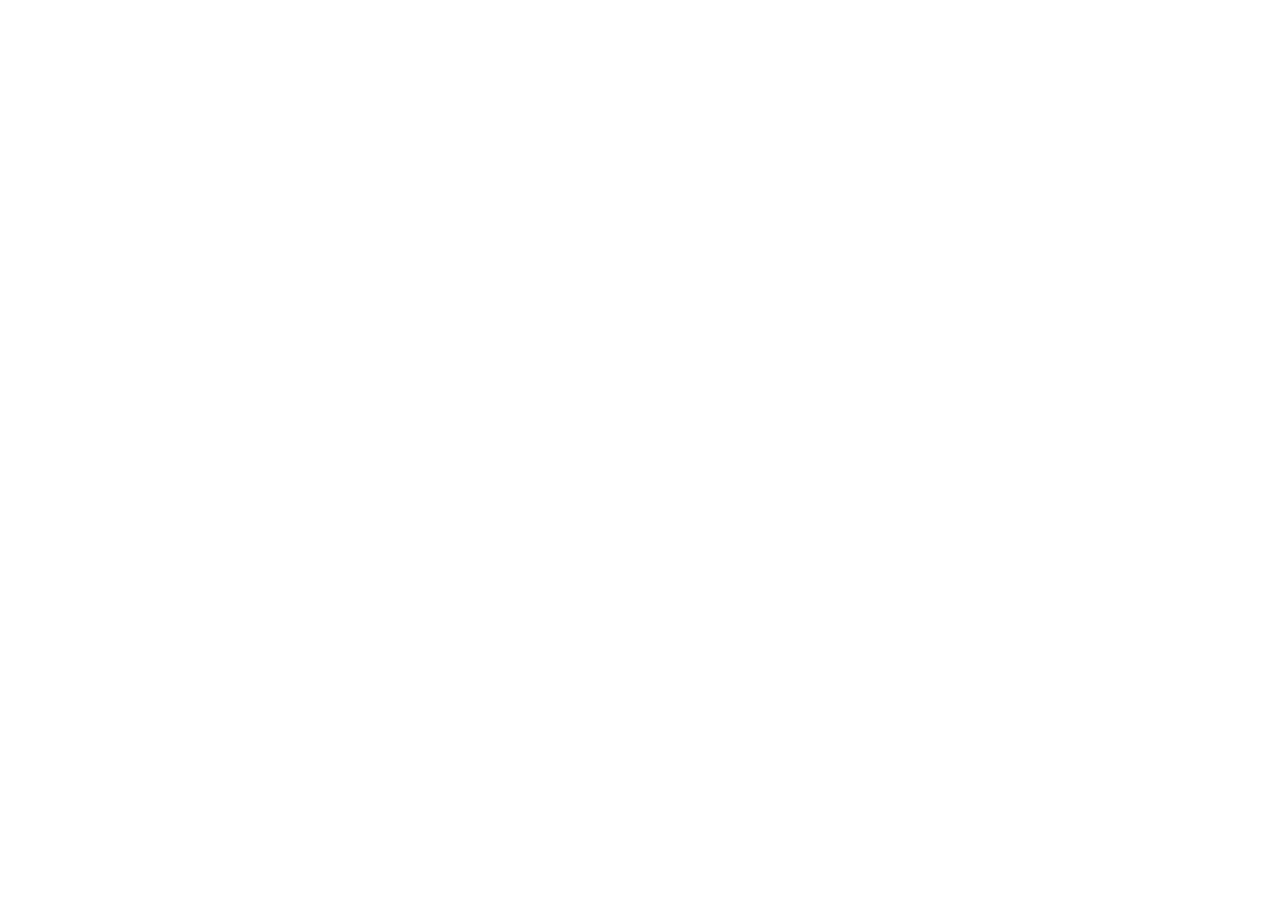
==== index.html @ 5f64b604 "Add initial project files and assets for temperature converter - Created HTML structure for the temp" ====
<!DOCTYPE html>
<html lang="pt-BR">
<head>
    <meta charset="UTF-8">
    <meta name="viewport" content="width=device-width, initial-scale=1.0">
    <title>Conversos de Temperatura</title>
</head>
<body>
    
</body>
</html>
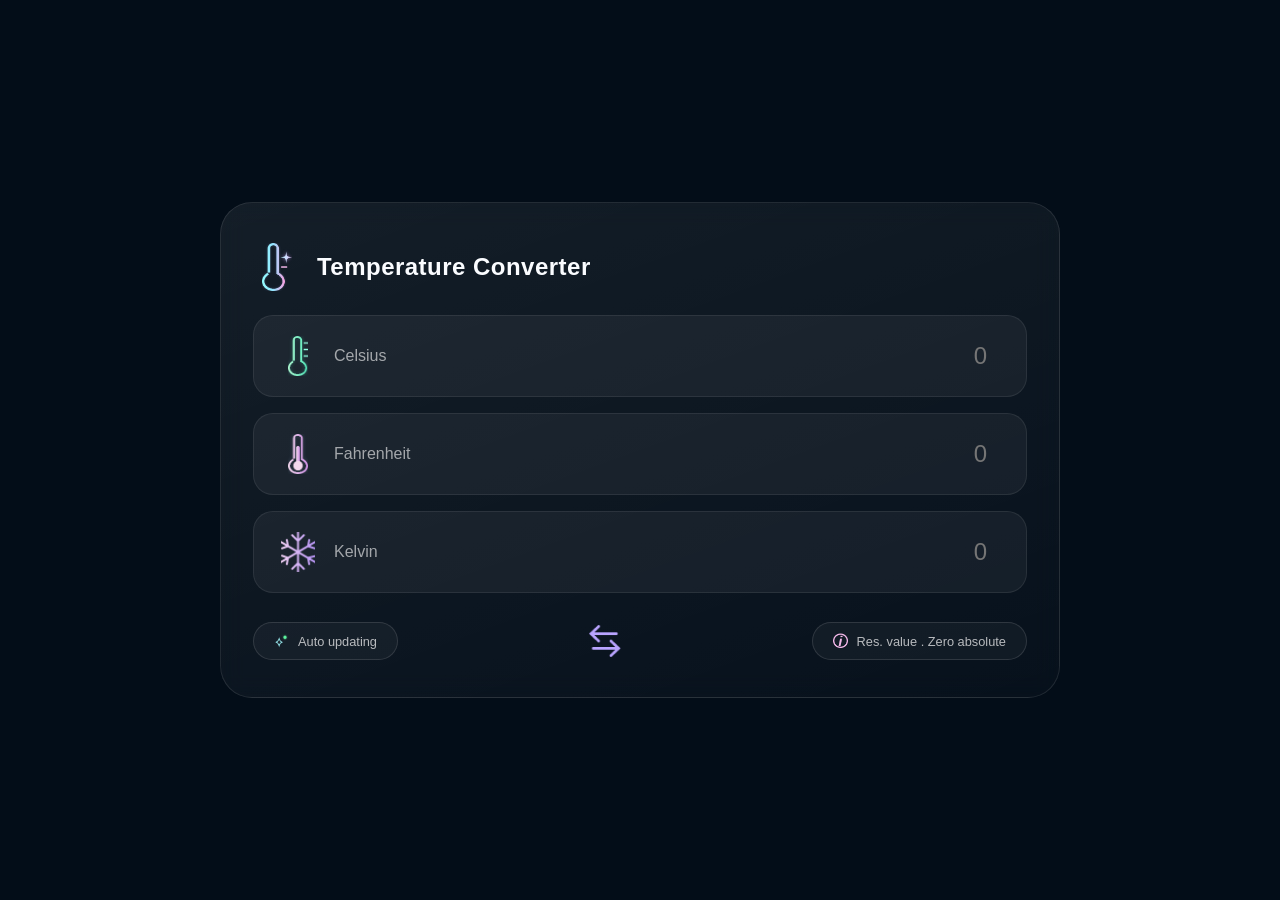
==== commit 4b5c164e: "Add initial HTML structure and styling for Temperature Converter" ====
--- a/index.html
+++ b/index.html
@@ -3,9 +3,55 @@
 <head>
     <meta charset="UTF-8">
     <meta name="viewport" content="width=device-width, initial-scale=1.0">
-    <title>Conversos de Temperatura</title>
+    <link rel="stylesheet" href="./Assets/style.css">
+    <title>Temperature Converter</title>
 </head>
 <body>
-    
+    <div class="container">
+        <header class="card-header">
+            <img src="./Assets/icons/Groupicon-header.png" alt="Ícone de termômetro">
+            <h1>Temperature Converter</h1>
+        </header>
+        <main class="fields">
+
+            <div class="field">
+                <img src="./Assets/icons/icon-celsiusicon-celsius.png" alt="Celsius">
+                <label for="celsius">Celsius</label>
+                <input type="number" id="celsius" placeholder="0">
+            </div>
+
+            <div class="field">
+                <img src="./Assets/icons/icon-fahrenheiticon-fahrenheit.png" alt="Fahrenheit">
+                <label for="fahrenheit">Fahrenheit</label>
+                <input type="number" id="fahrenheit" placeholder="0">
+            </div>
+
+            <div class="field">
+                <img src="./Assets/icons/Groupicon-kelvin.png" alt="Kelvin">
+                <label for="kelvin">Kelvin</label>
+                <input type="number" id="kelvin" placeholder="0">
+            </div>
+        </main>
+
+        <footer class="card-footer">
+
+            <div class="pill pill-auto">
+                <img src="./Assets/icons/icon-auto-updating.png" alt="auto update">
+                <span>Auto updating</span>
+            </div>
+
+            <button class="btn-sinc" type="button" aria-label="sincronizar">
+                <img src="./Assets/icons/Sincronização.png" alt="">
+            </button>
+
+            <div class="pill pill-info">
+                <img src="./Assets/icons/icon-information.png" alt="Informação">
+                <span>Res. value . Zero absolute</span>
+            </div>
+            
+        </footer>
+    </div>
+
+    <script src="./script.js"></script>
 </body>
 </html>
--- a/Assets/style.css
+++ b/Assets/style.css
@@ -0,0 +1,137 @@
+/* 
+    Reset básico - remove margens e padding padrões do navegador
+*/
+*, *::before, *::after {
+    margin: 0;
+    padding: 0;
+    box-sizing: border-box;
+}
+
+body {
+    min-height: 100vh;
+    background-color: #030d18;
+    display: flex;
+    justify-content: center;
+    align-items: center;
+    font-family: sans-serif;
+    color: #fafcff;
+}
+
+.container {
+    width: 90%;
+    max-width: 840px;
+    padding: 40px 32px 32px;
+    border-radius: 32px;
+    background: linear-gradient(
+        160deg,
+        rgba(255, 255, 255, 0.07) 0%,
+        rgba(255, 255, 255, 0.02) 100%
+    );
+    border: 1px solid rgba(255, 255, 255, 0.1);
+    backdrop-filter: blur(12px);
+    display: flex;
+    flex-direction: column;
+    gap: 24px;
+}
+
+.card-header {
+    display: flex;
+    align-items: center;
+    gap: 16px;
+}
+
+.card-header img {
+    width: 48px;
+    height: 48px;
+    object-fit: contain;
+}
+
+.card-header h1 {
+    font-size: 1.5rem;
+    font-weight: 600;
+    letter-spacing: 0.02em;
+}
+
+/* Área dos campos */
+.fields {
+    display: flex;
+    flex-direction: column;
+    gap: 16px;
+}
+
+/* Cada campo individual */
+.field {
+    display: flex;
+    align-items: center;
+    gap: 16px;
+    padding: 20px 24px;
+    border-radius: 20px;
+    background: rgba(255, 255, 255, 0.05);
+    border: 1px solid rgba(255, 255, 255, 0.08);
+}
+
+.field img {
+    width: 40px;
+    height: 40px;
+    object-fit: contain;
+    flex-shrink: 0;
+}
+
+.field label {
+    font-size: 1rem;
+    color: rgba(255, 255, 255, 0.6);
+    min-width: 100px;
+}
+
+.field input {
+    flex: 1;
+    background: none;
+    border: none;
+    outline: none;
+    color: #fafcff;
+    font-size: 1.5rem;
+    font-weight: 500;
+    text-align: right;
+}
+
+/* Rodapé */
+.card-footer {
+    display: flex;
+    align-items: center;
+    justify-content: space-between;
+    gap: 12px;
+}
+
+/* Pills (auto update e info) */
+.pill {
+    display: flex;
+    align-items: center;
+    gap: 8px;
+    padding: 10px 20px;
+    border-radius: 999px;
+    border: 1px solid rgba(255, 255, 255, 0.12);
+    background: rgba(255, 255, 255, 0.04);
+    font-size: 0.8rem;
+    color: rgba(255, 255, 255, 0.7);
+}
+
+.pill img {
+    width: 16px;
+    height: 16px;
+    object-fit: contain;
+}
+
+/* Botão de sinc */
+.btn-sinc {
+    background: none;
+    border: none;
+    cursor: pointer;
+    padding: 8px;
+    border-radius: 50%;
+}
+
+.btn-sinc img {
+    width: 32px;
+    height: 32px;
+    display: block;
+}
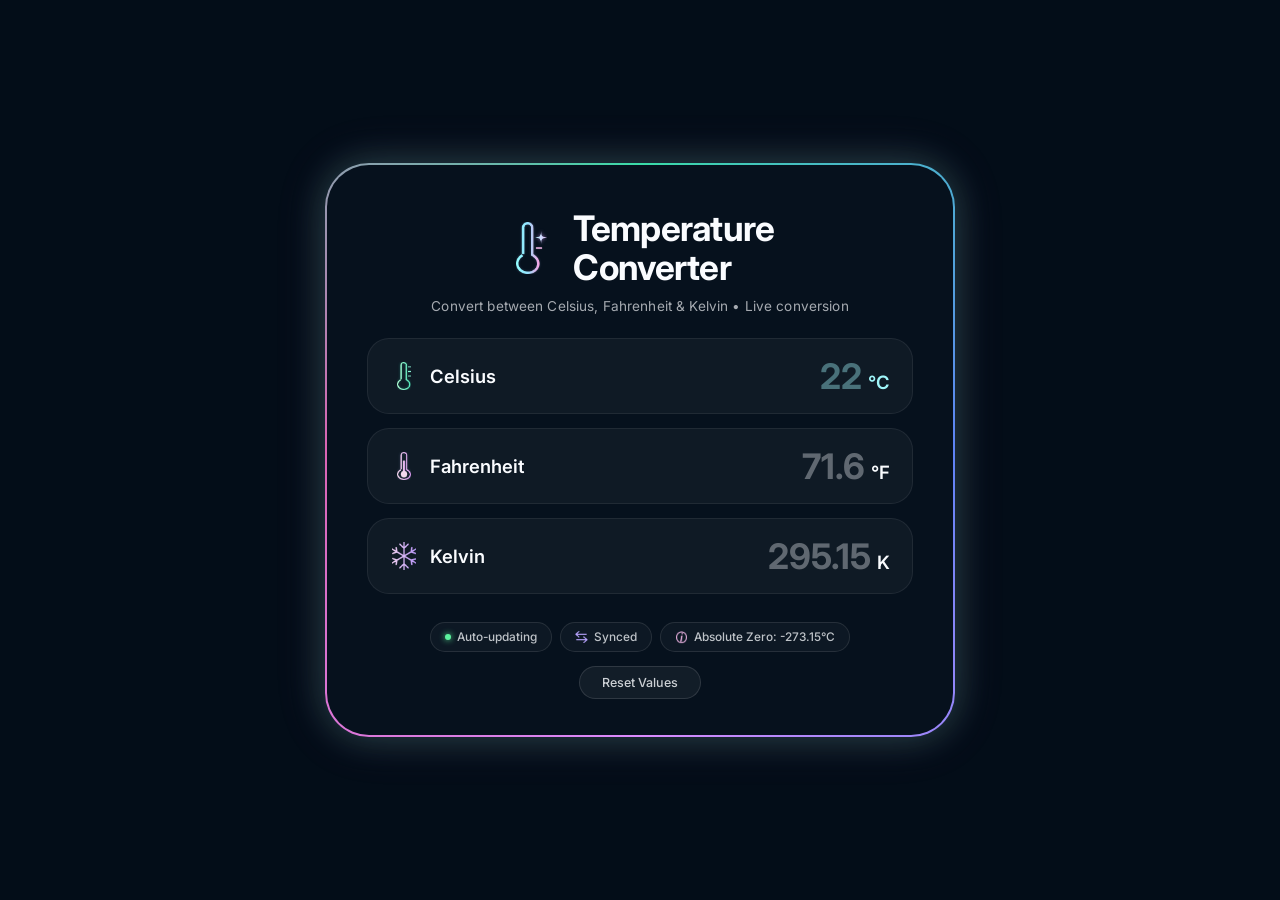
==== commit a57ab367: "Refactor Temperature Converter UI and functionality - Removed deprecated preview.html file. - Enhanc" ====
--- a/index.html
+++ b/index.html
@@ -7,49 +7,85 @@
     <title>Temperature Converter</title>
 </head>
 <body>
-    <div class="container">
-        <header class="card-header">
-            <img src="./Assets/icons/Groupicon-header.png" alt="Ícone de termômetro">
-            <h1>Temperature Converter</h1>
-        </header>
-        <main class="fields">
 
-            <div class="field">
-                <img src="./Assets/icons/icon-celsiusicon-celsius.png" alt="Celsius">
-                <label for="celsius">Celsius</label>
-                <input type="number" id="celsius" placeholder="0">
-            </div>
+    <!-- Container com Borda Giratória de Aurora -->
+    <div class="card-glow-wrapper">
+        <div class="container">
+            
+            <!-- Cabeçalho -->
+            <header class="card-header">
+                <div class="header-title-group">
+                    <img src="./Assets/icons/Groupicon-header.png" alt="Termômetro" class="header-icon">
+                    <h1>Temperature<br>Converter</h1>
+                </div>
+                <p class="subtitle">Convert between Celsius, Fahrenheit & Kelvin &bull; Live conversion</p>
+            </header>
 
-            <div class="field">
-                <img src="./Assets/icons/icon-fahrenheiticon-fahrenheit.png" alt="Fahrenheit">
-                <label for="fahrenheit">Fahrenheit</label>
-                <input type="number" id="fahrenheit" placeholder="0">
-            </div>
+            <!-- Campos de Conversão -->
+            <main class="fields">
+                
+                <!-- Campo Celsius -->
+                <div class="field field-celsius">
+                    <div class="field-info">
+                        <img src="./Assets/icons/icon-celsiusicon-celsius.png" alt="Celsius">
+                        <label for="celsius">Celsius</label>
+                    </div>
+                    <div class="input-wrapper">
+                        <input type="number" id="celsius" placeholder="22" step="any">
+                        <span class="unit">°C</span>
+                    </div>
+                </div>
 
-            <div class="field">
-                <img src="./Assets/icons/Groupicon-kelvin.png" alt="Kelvin">
-                <label for="kelvin">Kelvin</label>
-                <input type="number" id="kelvin" placeholder="0">
-            </div>
-        </main>
+                <!-- Campo Fahrenheit -->
+                <div class="field field-fahrenheit">
+                    <div class="field-info">
+                        <img src="./Assets/icons/icon-fahrenheiticon-fahrenheit.png" alt="Fahrenheit">
+                        <label for="fahrenheit">Fahrenheit</label>
+                    </div>
+                    <div class="input-wrapper">
+                        <input type="number" id="fahrenheit" placeholder="71.6" step="any">
+                        <span class="unit">°F</span>
+                    </div>
+                </div>
 
-        <footer class="card-footer">
+                <!-- Campo Kelvin -->
+                <div class="field field-kelvin">
+                    <div class="field-info">
+                        <img src="./Assets/icons/Groupicon-kelvin.png" alt="Kelvin">
+                        <label for="kelvin">Kelvin</label>
+                    </div>
+                    <div class="input-wrapper">
+                        <input type="number" id="kelvin" placeholder="295.15" step="any">
+                        <span class="unit">K</span>
+                    </div>
+                </div>
 
-            <div class="pill pill-auto">
-                <img src="./Assets/icons/icon-auto-updating.png" alt="auto update">
-                <span>Auto updating</span>
-            </div>
+            </main>
 
-            <button class="btn-sinc" type="button" aria-label="sincronizar">
-                <img src="./Assets/icons/Sincronização.png" alt="">
-            </button>
+            <!-- Rodapé com Pills de Status -->
+            <footer class="card-footer">
+                <div class="status-pills">
+                    <div class="pill pill-auto">
+                        <span class="dot-green"></span>
+                        <span>Auto-updating</span>
+                    </div>
 
-            <div class="pill pill-info">
-                <img src="./Assets/icons/icon-information.png" alt="Informação">
-                <span>Res. value . Zero absolute</span>
-            </div>
-            
-        </footer>
+                    <div class="pill pill-synced">
+                        <img src="./Assets/icons/Sincronização.png" alt="" class="pill-icon">
+                        <span>Synced</span>
+                    </div>
+
+                    <div class="pill pill-info">
+                        <img src="./Assets/icons/icon-information.png" alt="" class="pill-icon">
+                        <span>Absolute Zero: -273.15°C</span>
+                    </div>
+                </div>
+
+                <!-- Botão Reset Values -->
+                <button type="button" id="btn-reset" class="btn-reset">Reset Values</button>
+            </footer>
+
+        </div>
     </div>
 
     <script src="./script.js"></script>
--- a/Assets/style.css
+++ b/Assets/style.css
@@ -1,6 +1,13 @@
-/* 
-    Reset básico - remove margens e padding padrões do navegador
-*/
+@import url('https://fonts.googleapis.com/css2?family=Inter:wght@400;500;600;700&display=swap');
+
+/* Registra o ângulo para animação suave da borda */
+@property --angle {
+    syntax: '<angle>';
+    initial-value: 0deg;
+    inherits: false;
+}
+
+/* Reset Básico */
 *, *::before, *::after {
     margin: 0;
     padding: 0;
@@ -9,129 +16,303 @@
 
 body {
     min-height: 100vh;
-    background-color: #030d18;
+    background-color: #030D18;
     display: flex;
     justify-content: center;
     align-items: center;
-    font-family: sans-serif;
-    color: #fafcff;
-}
-
+    font-family: 'Inter', sans-serif;
+    color: #FAFCFF;
+    padding: 16px;
+    position: relative;
+    overflow-x: hidden;
+}
+
+/* Wrapper da Borda Giratória com as Cores da Aurora */
+.card-glow-wrapper {
+    position: relative;
+    border-radius: 44px;
+    padding: 2px;
+    background: conic-gradient(
+        from var(--angle),
+        #3ADCA8,
+        #5E83F4,
+        #DB8BFF,
+        #DB64B3,
+        #3ADCA8
+    );
+    animation: rotateAurora 6s linear infinite;
+    width: 100%;
+    max-width: 630px;
+    box-shadow: 
+        0 0 35px rgba(58, 220, 168, 0.22),
+        0 0 50px rgba(219, 100, 179, 0.18);
+}
+
+@keyframes rotateAurora {
+    from {
+        --angle: 0deg;
+    }
+    to {
+        --angle: 360deg;
+    }
+}
+
+/* Card Principal */
 .container {
-    width: 90%;
-    max-width: 840px;
-    padding: 40px 32px 32px;
-    border-radius: 32px;
-    background: linear-gradient(
-        160deg,
-        rgba(255, 255, 255, 0.07) 0%,
-        rgba(255, 255, 255, 0.02) 100%
-    );
-    border: 1px solid rgba(255, 255, 255, 0.1);
-    backdrop-filter: blur(12px);
+    width: 100%;
+    padding: 44px 40px 36px;
+    border-radius: 42px;
+    background: #06111D;
     display: flex;
     flex-direction: column;
     gap: 24px;
 }
 
+/* Header */
 .card-header {
-    display: flex;
-    align-items: center;
+    text-align: center;
+    display: flex;
+    flex-direction: column;
+    align-items: center;
+    gap: 12px;
+}
+
+.header-title-group {
+    display: flex;
+    align-items: center;
+    justify-content: center;
     gap: 16px;
 }
 
-.card-header img {
-    width: 48px;
-    height: 48px;
-    object-fit: contain;
-}
-
-.card-header h1 {
-    font-size: 1.5rem;
-    font-weight: 600;
-    letter-spacing: 0.02em;
-}
-
-/* Área dos campos */
-.fields {
-    display: flex;
-    flex-direction: column;
-    gap: 16px;
-}
-
-/* Cada campo individual */
-.field {
-    display: flex;
-    align-items: center;
-    gap: 16px;
-    padding: 20px 24px;
-    border-radius: 20px;
-    background: rgba(255, 255, 255, 0.05);
-    border: 1px solid rgba(255, 255, 255, 0.08);
-}
-
-.field img {
-    width: 40px;
-    height: 40px;
+.header-icon {
+    width: 52px;
+    height: 52px;
     object-fit: contain;
     flex-shrink: 0;
 }
 
-.field label {
-    font-size: 1rem;
-    color: rgba(255, 255, 255, 0.6);
-    min-width: 100px;
-}
-
-.field input {
+.card-header h1 {
+    font-size: clamp(1.6rem, 5vw, 2.2rem);
+    font-weight: 700;
+    line-height: 1.1;
+    text-align: left;
+    letter-spacing: -0.02em;
+}
+
+.subtitle {
+    font-size: clamp(0.72rem, 2.5vw, 0.85rem);
+    color: rgba(250, 252, 255, 0.65);
+    letter-spacing: 0.01em;
+}
+
+/* Campos de Temperatura */
+.fields {
+    display: flex;
+    flex-direction: column;
+    gap: 14px;
+}
+
+.field {
+    display: flex;
+    align-items: center;
+    justify-content: space-between;
+    padding: 16px 22px;
+    border-radius: 22px;
+    background: rgba(255, 255, 255, 0.04);
+    border: 1px solid rgba(255, 255, 255, 0.07);
+    transition: all 0.25s ease;
+    gap: 12px;
+}
+
+.field:hover {
+    background: rgba(255, 255, 255, 0.06);
+}
+
+.field-info {
+    display: flex;
+    align-items: center;
+    gap: 12px;
+    flex-shrink: 0;
+}
+
+.field-info img {
+    width: 28px;
+    height: 28px;
+    object-fit: contain;
+}
+
+.field-info label {
+    font-size: clamp(0.95rem, 3vw, 1.15rem);
+    font-weight: 600;
+    color: #FAFCFF;
+    cursor: pointer;
+}
+
+/* Área de Digitação + Unidade com Tamanho Fluido */
+.input-wrapper {
+    display: flex;
+    align-items: baseline;
+    gap: 6px;
     flex: 1;
+    justify-content: flex-end;
+    min-width: 0;
+}
+
+.input-wrapper input {
+    width: 100%;
+    min-width: 0;
     background: none;
     border: none;
     outline: none;
-    color: #fafcff;
-    font-size: 1.5rem;
-    font-weight: 500;
+    font-family: 'Inter', sans-serif;
+    /* Fonte fluida: diminui em telas pequenas sem espremer */
+    font-size: clamp(1.35rem, 4.5vw, 2.2rem);
+    font-weight: 700;
+    color: #FAFCFF;
     text-align: right;
+}
+
+/* Cor ciano/verde para Celsius */
+.field-celsius .input-wrapper input,
+.field-celsius .unit {
+    color: #9FF5F9;
+}
+
+/* Placeholder */
+.input-wrapper input::placeholder {
+    color: rgba(250, 252, 255, 0.35);
+}
+
+.field-celsius .input-wrapper input::placeholder {
+    color: rgba(159, 245, 249, 0.4);
+}
+
+/* Remove setas do input type number */
+.input-wrapper input::-webkit-outer-spin-button,
+.input-wrapper input::-webkit-inner-spin-button {
+    -webkit-appearance: none;
+    margin: 0;
+}
+.input-wrapper input[type=number] {
+    -moz-appearance: textfield;
+}
+
+.unit {
+    font-size: clamp(0.95rem, 3vw, 1.15rem);
+    font-weight: 600;
+    color: #FAFCFF;
+    flex-shrink: 0;
+}
+
+/* Foco nos campos */
+.field-celsius:focus-within {
+    border-color: rgba(92, 244, 158, 0.5);
+    box-shadow: 0 0 16px rgba(92, 244, 158, 0.2);
+}
+
+.field-fahrenheit:focus-within {
+    border-color: rgba(185, 164, 255, 0.5);
+    box-shadow: 0 0 16px rgba(185, 164, 255, 0.2);
+}
+
+.field-kelvin:focus-within {
+    border-color: rgba(243, 184, 233, 0.5);
+    box-shadow: 0 0 16px rgba(243, 184, 233, 0.2);
 }
 
 /* Rodapé */
 .card-footer {
     display: flex;
-    align-items: center;
-    justify-content: space-between;
-    gap: 12px;
-}
-
-/* Pills (auto update e info) */
+    flex-direction: column;
+    align-items: center;
+    gap: 14px;
+    margin-top: 4px;
+}
+
+.status-pills {
+    display: flex;
+    align-items: center;
+    justify-content: center;
+    flex-wrap: wrap;
+    gap: 8px;
+    width: 100%;
+}
+
 .pill {
-    display: flex;
-    align-items: center;
-    gap: 8px;
-    padding: 10px 20px;
+    display: inline-flex;
+    align-items: center;
+    gap: 6px;
+    padding: 7px 14px;
     border-radius: 999px;
+    border: 1px solid rgba(255, 255, 255, 0.1);
+    background: rgba(255, 255, 255, 0.03);
+    font-size: 0.74rem;
+    font-weight: 500;
+    color: rgba(250, 252, 255, 0.75);
+}
+
+.pill-icon {
+    width: 13px;
+    height: 13px;
+    object-fit: contain;
+}
+
+.dot-green {
+    width: 6px;
+    height: 6px;
+    background-color: #5CF49E;
+    border-radius: 50%;
+    box-shadow: 0 0 6px #5CF49E;
+}
+
+/* Botão Reset Values */
+.btn-reset {
+    background: rgba(255, 255, 255, 0.05);
     border: 1px solid rgba(255, 255, 255, 0.12);
-    background: rgba(255, 255, 255, 0.04);
-    font-size: 0.8rem;
-    color: rgba(255, 255, 255, 0.7);
-}
-
-.pill img {
-    width: 16px;
-    height: 16px;
-    object-fit: contain;
-}
-
-/* Botão de sinc */
-.btn-sinc {
-    background: none;
-    border: none;
+    border-radius: 999px;
+    padding: 8px 22px;
+    font-family: 'Inter', sans-serif;
+    font-size: 0.78rem;
+    font-weight: 500;
+    color: rgba(250, 252, 255, 0.8);
     cursor: pointer;
-    padding: 8px;
-    border-radius: 50%;
-}
-
-.btn-sinc img {
-    width: 32px;
-    height: 32px;
-    display: block;
+    transition: all 0.2s ease;
+}
+
+.btn-reset:hover {
+    background: rgba(255, 255, 255, 0.1);
+    color: #FAFCFF;
+    border-color: rgba(255, 255, 255, 0.25);
+    transform: translateY(-1px);
+}
+
+/* Ajustes finos para Mobile (abaixo de 480px) */
+@media (max-width: 480px) {
+    body {
+        padding: 12px;
+    }
+
+    .card-glow-wrapper {
+        border-radius: 36px;
+    }
+
+    .container {
+        padding: 28px 18px 24px;
+        border-radius: 34px;
+        gap: 20px;
+    }
+
+    .field {
+        padding: 14px 16px;
+        border-radius: 18px;
+    }
+
+    .status-pills {
+        gap: 6px;
+    }
+
+    .pill {
+        padding: 6px 12px;
+        font-size: 0.7rem;
+    }
 }
